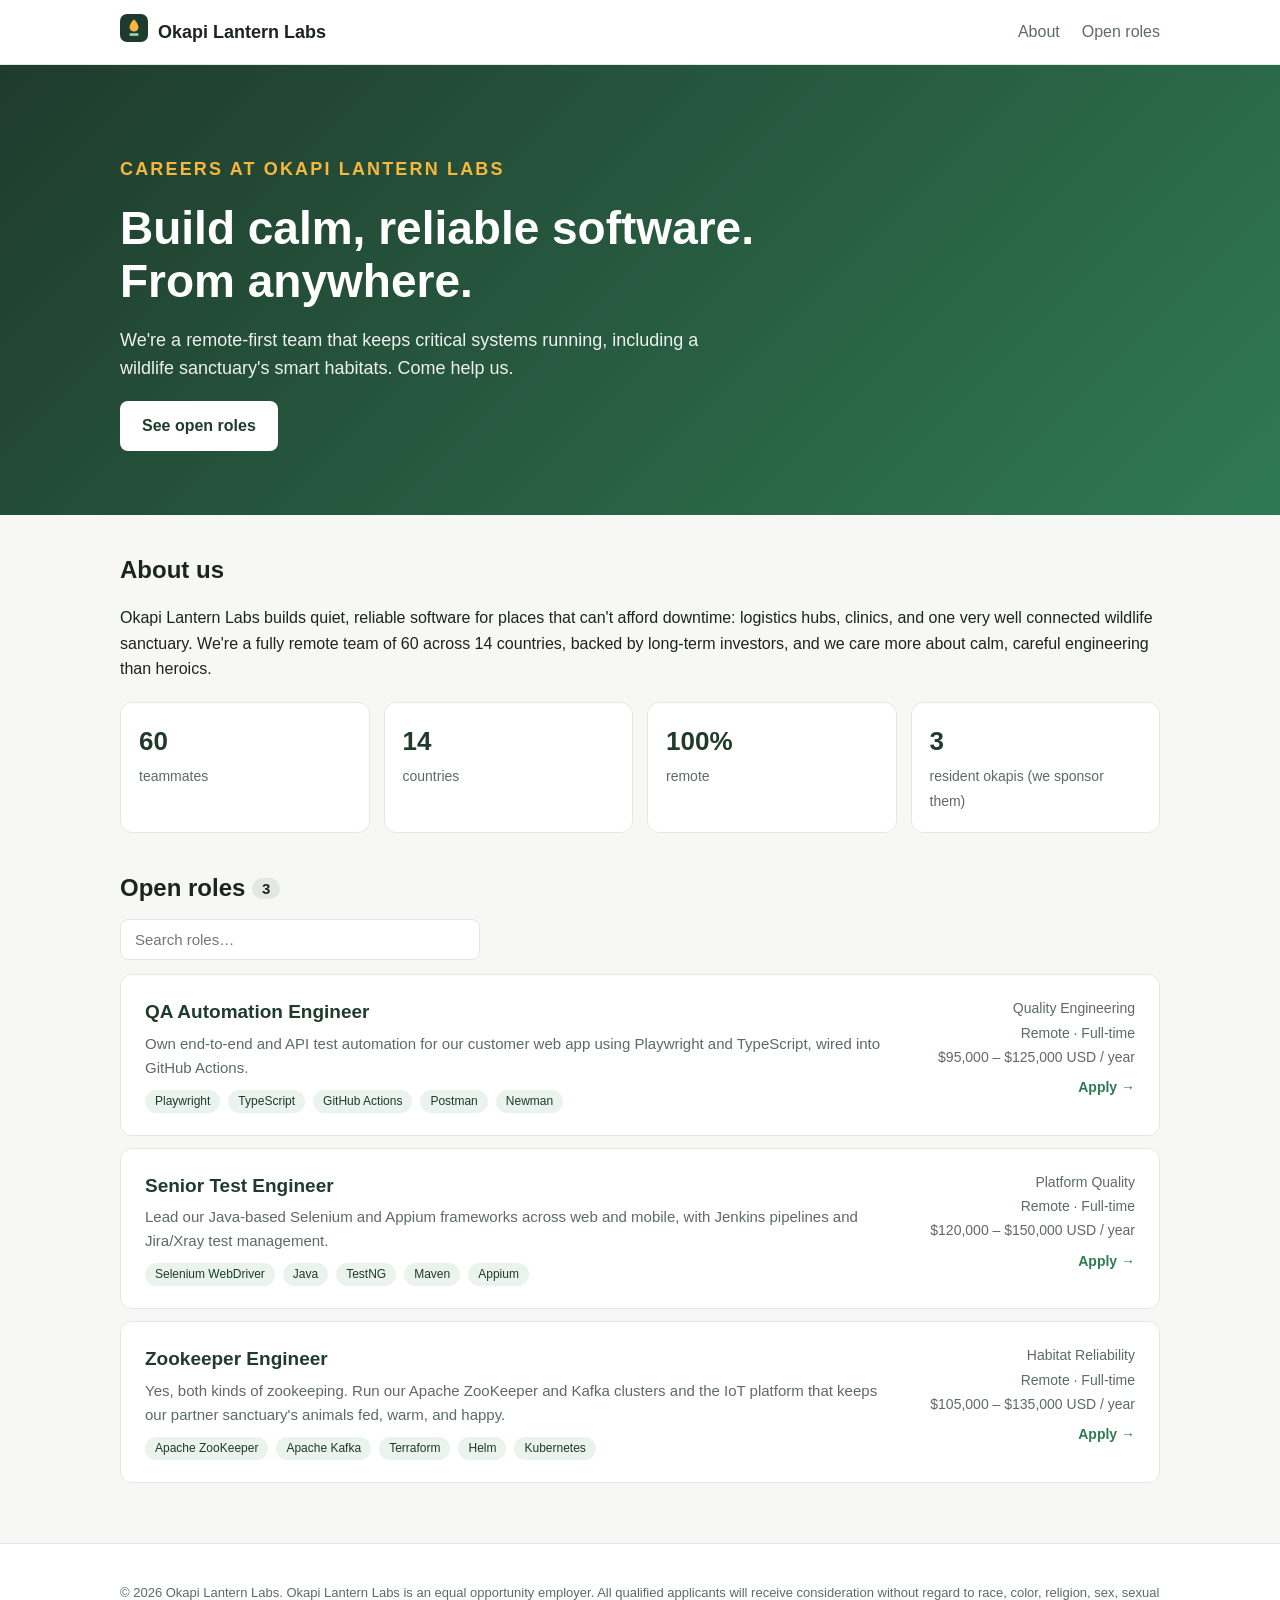
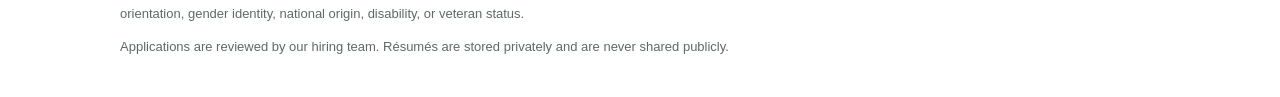
==== index.html @ 1b1447a2 "Okapi Lantern Labs mock careers site" ====
<!doctype html><html lang="en"><head><meta charset="utf-8"><meta name="viewport" content="width=device-width,initial-scale=1"><title>Careers | Okapi Lantern Labs</title><meta name="description" content="Open roles at Okapi Lantern Labs"><meta name="robots" content="noindex"><link rel="icon" href="data:image/svg+xml,%3Csvg xmlns='http://www.w3.org/2000/svg' viewBox='0 0 32 32'%3E%3Crect width='32' height='32' rx='8' fill='%231f3b2d'/%3E%3Cpath d='M16 6c-3 3-5 6-5 9a5 5 0 0010 0c0-3-2-6-5-9z' fill='%23f6b73c'/%3E%3C/svg%3E"><link rel="stylesheet" href="./assets/style.css"></head><body><header class="site-header"><div class="wrap"><a class="brand" href="./"><span class="logo" aria-hidden="true"><svg viewBox="0 0 32 32" width="28" height="28"><rect width="32" height="32" rx="8" fill="#1f3b2d"/><path d="M16 6c-3 3-5 6-5 9a5 5 0 0010 0c0-3-2-6-5-9z" fill="#f6b73c"/><path d="M11 22h10v3H11z" fill="#9fd3b0"/></svg></span><span>Okapi Lantern Labs</span></a><nav><a href="./#about">About</a><a href="./#openings">Open roles</a></nav></div></header>
<section class="hero"><div class="wrap"><p class="eyebrow">Careers at Okapi Lantern Labs</p><h1>Build calm, reliable software. From anywhere.</h1><p>We're a remote-first team that keeps critical systems running, including a wildlife sanctuary's smart habitats. Come help us.</p><a class="btn light" href="#openings">See open roles</a></div></section>
<main class="wrap">
  <section id="about" class="about"><h2>About us</h2><p>Okapi Lantern Labs builds quiet, reliable software for places that can't afford downtime: logistics hubs, clinics, and one very well connected wildlife sanctuary. We're a fully remote team of 60 across 14 countries, backed by long-term investors, and we care more about calm, careful engineering than heroics.</p><div class="stats"><div><strong>60</strong><span>teammates</span></div><div><strong>14</strong><span>countries</span></div><div><strong>100%</strong><span>remote</span></div><div><strong>3</strong><span>resident okapis (we sponsor them)</span></div></div></section>
  <section id="openings"><h2>Open roles <span class="count">3</span></h2>
  <div class="filters"><input id="search" type="search" placeholder="Search roles…" aria-label="Search roles"></div>
  <ul class="job-list"><li class="job-row" data-search="qa automation engineer quality engineering playwright typescript github actions postman newman k6 docker linear sentry percy"><a href="jobs/qa-automation-engineer/"><div><h3>QA Automation Engineer</h3><p class="muted">Own end-to-end and API test automation for our customer web app using Playwright and TypeScript, wired into GitHub Actions.</p><div class="chips small"><span class="chip">Playwright</span><span class="chip">TypeScript</span><span class="chip">GitHub Actions</span><span class="chip">Postman</span><span class="chip">Newman</span></div></div><div class="row-meta"><span>Quality Engineering</span><span>Remote · Full-time</span><span>$95,000 – $125,000 USD / year</span><span class="arrow">Apply →</span></div></a></li><li class="job-row" data-search="senior test engineer platform quality selenium webdriver java testng maven appium jenkins sauce labs rest assured postgresql apache jmeter jira xray"><a href="jobs/senior-test-engineer/"><div><h3>Senior Test Engineer</h3><p class="muted">Lead our Java-based Selenium and Appium frameworks across web and mobile, with Jenkins pipelines and Jira/Xray test management.</p><div class="chips small"><span class="chip">Selenium WebDriver</span><span class="chip">Java</span><span class="chip">TestNG</span><span class="chip">Maven</span><span class="chip">Appium</span></div></div><div class="row-meta"><span>Platform Quality</span><span>Remote · Full-time</span><span>$120,000 – $150,000 USD / year</span><span class="arrow">Apply →</span></div></a></li><li class="job-row" data-search="zookeeper engineer habitat reliability apache zookeeper apache kafka terraform helm kubernetes datadog pagerduty go mqtt aws iot core raspberry pi"><a href="jobs/zookeeper-engineer/"><div><h3>Zookeeper Engineer</h3><p class="muted">Yes, both kinds of zookeeping. Run our Apache ZooKeeper and Kafka clusters and the IoT platform that keeps our partner sanctuary's animals fed, warm, and happy.</p><div class="chips small"><span class="chip">Apache ZooKeeper</span><span class="chip">Apache Kafka</span><span class="chip">Terraform</span><span class="chip">Helm</span><span class="chip">Kubernetes</span></div></div><div class="row-meta"><span>Habitat Reliability</span><span>Remote · Full-time</span><span>$105,000 – $135,000 USD / year</span><span class="arrow">Apply →</span></div></a></li></ul>
  </section>
</main><footer class="site-footer"><div class="wrap"><p>© 2026 Okapi Lantern Labs. Okapi Lantern Labs is an equal opportunity employer. All qualified applicants will receive consideration without regard to race, color, religion, sex, sexual orientation, gender identity, national origin, disability, or veteran status.</p><p class="muted">Applications are reviewed by our hiring team. Résumés are stored privately and are never shared publicly.</p></div></footer><script>document.getElementById('search').addEventListener('input',e=>{const v=e.target.value.toLowerCase();document.querySelectorAll('.job-row').forEach(r=>r.hidden=!r.dataset.search.includes(v));});</script></body></html>
---- assets/style.css ----
:root{--ink:#1b2420;--muted:#5d6b64;--line:#e3e8e5;--bg:#f7f8f6;--brand:#1f3b2d;--accent:#2f7a52;--accent2:#f6b73c;--err:#b42318;--radius:12px}
*{box-sizing:border-box}html{scroll-behavior:smooth}
body{margin:0;font:16px/1.6 -apple-system,BlinkMacSystemFont,"Segoe UI",Inter,Roboto,Helvetica,Arial,sans-serif;color:var(--ink);background:var(--bg)}
a{color:var(--accent)}.wrap{max-width:1080px;margin:0 auto;padding:0 20px}
.site-header{background:#fff;border-bottom:1px solid var(--line);position:sticky;top:0;z-index:10}
.site-header .wrap{display:flex;align-items:center;justify-content:space-between;height:64px}
.brand{display:flex;align-items:center;gap:10px;font-weight:700;color:var(--ink);text-decoration:none;font-size:18px}
.site-header nav a{margin-left:22px;color:var(--muted);text-decoration:none;font-weight:500}.site-header nav a:hover{color:var(--ink)}
.hero{background:linear-gradient(135deg,#1f3b2d,#2f7a52);color:#fff;padding:72px 0 64px}
.hero h1{font-size:clamp(30px,5vw,46px);line-height:1.15;margin:8px 0 14px;max-width:760px}.hero p{max-width:620px;opacity:.92;font-size:18px}
.eyebrow{text-transform:uppercase;letter-spacing:.12em;font-size:13px;font-weight:700;color:var(--accent2)!important;opacity:1!important}
.btn{display:inline-block;background:var(--accent);color:#fff;border:0;border-radius:8px;padding:12px 22px;font-weight:600;font-size:16px;text-decoration:none;cursor:pointer;transition:background .15s}
.btn:hover{background:#245f40}.btn:disabled{opacity:.6;cursor:wait}.btn.light{background:#fff;color:var(--brand)}.btn.ghost{background:transparent;color:var(--accent);border:1px solid var(--accent)}.btn.block{display:block;text-align:center}
h2{font-size:24px;margin:36px 0 12px}.muted{color:var(--muted)}
.about .stats{display:grid;grid-template-columns:repeat(4,1fr);gap:14px;margin-top:20px}
.stats div{background:#fff;border:1px solid var(--line);border-radius:var(--radius);padding:18px}.stats strong{display:block;font-size:26px;color:var(--brand)}.stats span{color:var(--muted);font-size:14px}
.count{background:var(--line);border-radius:20px;padding:2px 10px;font-size:15px;vertical-align:middle}
.filters input{width:100%;max-width:360px;padding:11px 14px;border:1px solid var(--line);border-radius:8px;font-size:15px;margin-bottom:14px}
.job-list{list-style:none;padding:0;margin:0 0 60px}
.job-row a{display:flex;justify-content:space-between;gap:24px;background:#fff;border:1px solid var(--line);border-radius:var(--radius);padding:22px 24px;margin-bottom:12px;text-decoration:none;color:inherit;transition:box-shadow .15s,border-color .15s}
.job-row a:hover{border-color:var(--accent);box-shadow:0 6px 18px rgba(31,59,45,.08)}
.job-row h3{margin:0 0 4px;font-size:19px;color:var(--brand)}.job-row p{margin:0 0 10px;font-size:15px}
.row-meta{display:flex;flex-direction:column;align-items:flex-end;gap:2px;font-size:14px;color:var(--muted);min-width:220px;text-align:right}.row-meta .arrow{color:var(--accent);font-weight:600;margin-top:6px}
.chips{display:flex;flex-wrap:wrap;gap:8px}.chip{background:#eaf3ee;color:var(--brand);border-radius:20px;padding:4px 12px;font-size:14px;font-weight:500}.chips.small .chip{font-size:12px;padding:2px 10px}
.job{padding-top:24px}.back{text-decoration:none;font-weight:500;font-size:15px}
.job-head{background:#fff;border:1px solid var(--line);border-radius:var(--radius);padding:28px;margin:16px 0 8px}
.job-head h1{margin:2px 0 10px;font-size:clamp(26px,4vw,36px)}.team{margin:0;color:var(--accent);font-weight:600}
.meta{display:flex;flex-wrap:wrap;gap:8px 22px;color:var(--muted);margin-bottom:18px;font-size:15px}
.cols{display:grid;grid-template-columns:1fr 300px;gap:28px}.desc ul{padding-left:20px}.desc li{margin:6px 0}
.side .card{position:sticky;top:84px;margin-top:36px}.card{background:#fff;border:1px solid var(--line);border-radius:var(--radius);padding:24px}
.card h3{margin-top:0}dl{margin:0 0 18px}dt{font-size:13px;color:var(--muted);text-transform:uppercase;letter-spacing:.05em;margin-top:10px}dd{margin:2px 0 0;font-weight:500}
.apply{margin:40px 0 60px}.apply h2{margin-top:0}.apply h3{margin:26px 0 6px}
.grid2{display:grid;grid-template-columns:1fr 1fr;gap:16px}
.field{display:block;margin:14px 0;border:0;padding:0}.lbl{display:block;font-weight:600;font-size:15px;margin-bottom:6px}.req{color:var(--err)}
input[type=text],input:not([type]),input[type=email],input[type=url],select,textarea{width:100%;padding:11px 12px;border:1px solid #cfd8d3;border-radius:8px;font:inherit;background:#fff}
input:focus,select:focus,textarea:focus{outline:2px solid #9fd3b0;border-color:var(--accent)}
.invalid input,.invalid select,.invalid textarea,.drop.invalid,.invalid .drop{border-color:var(--err)!important;background:#fff8f7}
.radios{display:flex;flex-wrap:wrap;gap:10px 22px}.radio{font-weight:400}
.drop{display:flex;align-items:center;justify-content:center;text-align:center;border:2px dashed #cfd8d3;border-radius:10px;padding:26px;cursor:pointer;background:#fbfcfb;position:relative}
.drop input{position:absolute;inset:0;opacity:0;cursor:pointer}.drop.over{border-color:var(--accent);background:#eef7f1}.drop.has-file{border-style:solid;border-color:var(--accent);background:#eef7f1}
.check{display:flex;gap:10px;align-items:flex-start;margin:22px 0 8px;font-size:15px}.check input{margin-top:5px}
.error{color:var(--err);background:#fef3f2;border:1px solid #fecdca;padding:10px 14px;border-radius:8px}
.confirm{text-align:center;padding:20px 0}.confirm:focus{outline:none}.tick{width:64px;height:64px;border-radius:50%;background:#eaf3ee;color:var(--accent);font-size:34px;line-height:64px;margin:0 auto 10px}
.appid code{background:#f0f3f1;padding:4px 10px;border-radius:6px;font-size:18px;font-weight:700;letter-spacing:.04em}
.site-footer{border-top:1px solid var(--line);background:#fff;padding:26px 0;font-size:13px;color:var(--muted)}
@media (max-width:820px){.cols{grid-template-columns:1fr}.side{display:none}.about .stats{grid-template-columns:repeat(2,1fr)}.job-row a{flex-direction:column}.row-meta{align-items:flex-start;text-align:left;min-width:0}.grid2{grid-template-columns:1fr}.site-header nav a{margin-left:14px}}
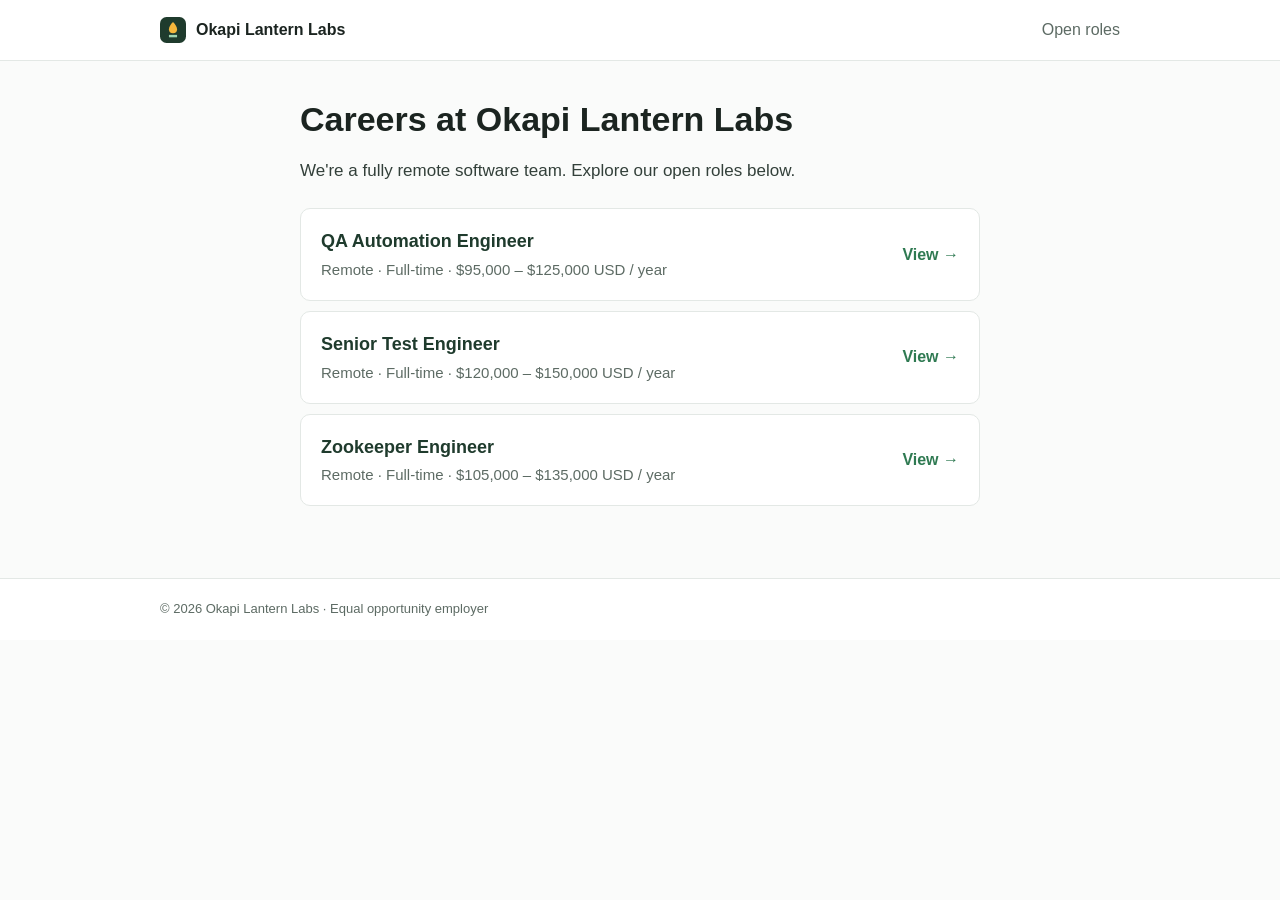
==== commit 360fc421: "Simplify job postings and add passcode-protected admin page" ====
--- a/index.html
+++ b/index.html
@@ -1,9 +1,6 @@
-<!doctype html><html lang="en"><head><meta charset="utf-8"><meta name="viewport" content="width=device-width,initial-scale=1"><title>Careers | Okapi Lantern Labs</title><meta name="description" content="Open roles at Okapi Lantern Labs"><meta name="robots" content="noindex"><link rel="icon" href="data:image/svg+xml,%3Csvg xmlns='http://www.w3.org/2000/svg' viewBox='0 0 32 32'%3E%3Crect width='32' height='32' rx='8' fill='%231f3b2d'/%3E%3Cpath d='M16 6c-3 3-5 6-5 9a5 5 0 0010 0c0-3-2-6-5-9z' fill='%23f6b73c'/%3E%3C/svg%3E"><link rel="stylesheet" href="./assets/style.css"></head><body><header class="site-header"><div class="wrap"><a class="brand" href="./"><span class="logo" aria-hidden="true"><svg viewBox="0 0 32 32" width="28" height="28"><rect width="32" height="32" rx="8" fill="#1f3b2d"/><path d="M16 6c-3 3-5 6-5 9a5 5 0 0010 0c0-3-2-6-5-9z" fill="#f6b73c"/><path d="M11 22h10v3H11z" fill="#9fd3b0"/></svg></span><span>Okapi Lantern Labs</span></a><nav><a href="./#about">About</a><a href="./#openings">Open roles</a></nav></div></header>
-<section class="hero"><div class="wrap"><p class="eyebrow">Careers at Okapi Lantern Labs</p><h1>Build calm, reliable software. From anywhere.</h1><p>We're a remote-first team that keeps critical systems running, including a wildlife sanctuary's smart habitats. Come help us.</p><a class="btn light" href="#openings">See open roles</a></div></section>
-<main class="wrap">
-  <section id="about" class="about"><h2>About us</h2><p>Okapi Lantern Labs builds quiet, reliable software for places that can't afford downtime: logistics hubs, clinics, and one very well connected wildlife sanctuary. We're a fully remote team of 60 across 14 countries, backed by long-term investors, and we care more about calm, careful engineering than heroics.</p><div class="stats"><div><strong>60</strong><span>teammates</span></div><div><strong>14</strong><span>countries</span></div><div><strong>100%</strong><span>remote</span></div><div><strong>3</strong><span>resident okapis (we sponsor them)</span></div></div></section>
-  <section id="openings"><h2>Open roles <span class="count">3</span></h2>
-  <div class="filters"><input id="search" type="search" placeholder="Search roles…" aria-label="Search roles"></div>
-  <ul class="job-list"><li class="job-row" data-search="qa automation engineer quality engineering playwright typescript github actions postman newman k6 docker linear sentry percy"><a href="jobs/qa-automation-engineer/"><div><h3>QA Automation Engineer</h3><p class="muted">Own end-to-end and API test automation for our customer web app using Playwright and TypeScript, wired into GitHub Actions.</p><div class="chips small"><span class="chip">Playwright</span><span class="chip">TypeScript</span><span class="chip">GitHub Actions</span><span class="chip">Postman</span><span class="chip">Newman</span></div></div><div class="row-meta"><span>Quality Engineering</span><span>Remote · Full-time</span><span>$95,000 – $125,000 USD / year</span><span class="arrow">Apply →</span></div></a></li><li class="job-row" data-search="senior test engineer platform quality selenium webdriver java testng maven appium jenkins sauce labs rest assured postgresql apache jmeter jira xray"><a href="jobs/senior-test-engineer/"><div><h3>Senior Test Engineer</h3><p class="muted">Lead our Java-based Selenium and Appium frameworks across web and mobile, with Jenkins pipelines and Jira/Xray test management.</p><div class="chips small"><span class="chip">Selenium WebDriver</span><span class="chip">Java</span><span class="chip">TestNG</span><span class="chip">Maven</span><span class="chip">Appium</span></div></div><div class="row-meta"><span>Platform Quality</span><span>Remote · Full-time</span><span>$120,000 – $150,000 USD / year</span><span class="arrow">Apply →</span></div></a></li><li class="job-row" data-search="zookeeper engineer habitat reliability apache zookeeper apache kafka terraform helm kubernetes datadog pagerduty go mqtt aws iot core raspberry pi"><a href="jobs/zookeeper-engineer/"><div><h3>Zookeeper Engineer</h3><p class="muted">Yes, both kinds of zookeeping. Run our Apache ZooKeeper and Kafka clusters and the IoT platform that keeps our partner sanctuary's animals fed, warm, and happy.</p><div class="chips small"><span class="chip">Apache ZooKeeper</span><span class="chip">Apache Kafka</span><span class="chip">Terraform</span><span class="chip">Helm</span><span class="chip">Kubernetes</span></div></div><div class="row-meta"><span>Habitat Reliability</span><span>Remote · Full-time</span><span>$105,000 – $135,000 USD / year</span><span class="arrow">Apply →</span></div></a></li></ul>
-  </section>
-</main><footer class="site-footer"><div class="wrap"><p>© 2026 Okapi Lantern Labs. Okapi Lantern Labs is an equal opportunity employer. All qualified applicants will receive consideration without regard to race, color, religion, sex, sexual orientation, gender identity, national origin, disability, or veteran status.</p><p class="muted">Applications are reviewed by our hiring team. Résumés are stored privately and are never shared publicly.</p></div></footer><script>document.getElementById('search').addEventListener('input',e=>{const v=e.target.value.toLowerCase();document.querySelectorAll('.job-row').forEach(r=>r.hidden=!r.dataset.search.includes(v));});</script></body></html>+<!doctype html><html lang="en"><head><meta charset="utf-8"><meta name="viewport" content="width=device-width,initial-scale=1"><title>Careers | Okapi Lantern Labs</title><meta name="robots" content="noindex"><link rel="stylesheet" href="./assets/style.css"></head><body><header class="site-header"><div class="wrap"><a class="brand" href="./"><svg viewBox="0 0 32 32" width="26" height="26" aria-hidden="true"><rect width="32" height="32" rx="8" fill="#1f3b2d"/><path d="M16 6c-3 3-5 6-5 9a5 5 0 0010 0c0-3-2-6-5-9z" fill="#f6b73c"/><path d="M11 22h10v3H11z" fill="#9fd3b0"/></svg><span>Okapi Lantern Labs</span></a><a class="navlink" href="./">Open roles</a></div></header>
+<main class="wrap narrow">
+  <h1>Careers at Okapi Lantern Labs</h1>
+  <p class="lead">We're a fully remote software team. Explore our open roles below.</p>
+  <ul class="job-list"><li><a class="job-row" href="jobs/qa-automation-engineer/"><div><h3>QA Automation Engineer</h3><p class="muted">Remote · Full-time · $95,000 – $125,000 USD / year</p></div><span class="arrow">View →</span></a></li><li><a class="job-row" href="jobs/senior-test-engineer/"><div><h3>Senior Test Engineer</h3><p class="muted">Remote · Full-time · $120,000 – $150,000 USD / year</p></div><span class="arrow">View →</span></a></li><li><a class="job-row" href="jobs/zookeeper-engineer/"><div><h3>Zookeeper Engineer</h3><p class="muted">Remote · Full-time · $105,000 – $135,000 USD / year</p></div><span class="arrow">View →</span></a></li></ul>
+</main><footer class="site-footer"><div class="wrap">© 2026 Okapi Lantern Labs · Equal opportunity employer</div></footer></body></html>
--- a/assets/style.css
+++ b/assets/style.css
@@ -1,46 +1,33 @@
-:root{--ink:#1b2420;--muted:#5d6b64;--line:#e3e8e5;--bg:#f7f8f6;--brand:#1f3b2d;--accent:#2f7a52;--accent2:#f6b73c;--err:#b42318;--radius:12px}
-*{box-sizing:border-box}html{scroll-behavior:smooth}
+:root{--ink:#1b2420;--muted:#5d6b64;--line:#e3e8e5;--bg:#fafbfa;--brand:#1f3b2d;--accent:#2f7a52;--err:#b42318}
+*{box-sizing:border-box}
 body{margin:0;font:16px/1.6 -apple-system,BlinkMacSystemFont,"Segoe UI",Inter,Roboto,Helvetica,Arial,sans-serif;color:var(--ink);background:var(--bg)}
-a{color:var(--accent)}.wrap{max-width:1080px;margin:0 auto;padding:0 20px}
-.site-header{background:#fff;border-bottom:1px solid var(--line);position:sticky;top:0;z-index:10}
-.site-header .wrap{display:flex;align-items:center;justify-content:space-between;height:64px}
-.brand{display:flex;align-items:center;gap:10px;font-weight:700;color:var(--ink);text-decoration:none;font-size:18px}
-.site-header nav a{margin-left:22px;color:var(--muted);text-decoration:none;font-weight:500}.site-header nav a:hover{color:var(--ink)}
-.hero{background:linear-gradient(135deg,#1f3b2d,#2f7a52);color:#fff;padding:72px 0 64px}
-.hero h1{font-size:clamp(30px,5vw,46px);line-height:1.15;margin:8px 0 14px;max-width:760px}.hero p{max-width:620px;opacity:.92;font-size:18px}
-.eyebrow{text-transform:uppercase;letter-spacing:.12em;font-size:13px;font-weight:700;color:var(--accent2)!important;opacity:1!important}
-.btn{display:inline-block;background:var(--accent);color:#fff;border:0;border-radius:8px;padding:12px 22px;font-weight:600;font-size:16px;text-decoration:none;cursor:pointer;transition:background .15s}
-.btn:hover{background:#245f40}.btn:disabled{opacity:.6;cursor:wait}.btn.light{background:#fff;color:var(--brand)}.btn.ghost{background:transparent;color:var(--accent);border:1px solid var(--accent)}.btn.block{display:block;text-align:center}
-h2{font-size:24px;margin:36px 0 12px}.muted{color:var(--muted)}
-.about .stats{display:grid;grid-template-columns:repeat(4,1fr);gap:14px;margin-top:20px}
-.stats div{background:#fff;border:1px solid var(--line);border-radius:var(--radius);padding:18px}.stats strong{display:block;font-size:26px;color:var(--brand)}.stats span{color:var(--muted);font-size:14px}
-.count{background:var(--line);border-radius:20px;padding:2px 10px;font-size:15px;vertical-align:middle}
-.filters input{width:100%;max-width:360px;padding:11px 14px;border:1px solid var(--line);border-radius:8px;font-size:15px;margin-bottom:14px}
-.job-list{list-style:none;padding:0;margin:0 0 60px}
-.job-row a{display:flex;justify-content:space-between;gap:24px;background:#fff;border:1px solid var(--line);border-radius:var(--radius);padding:22px 24px;margin-bottom:12px;text-decoration:none;color:inherit;transition:box-shadow .15s,border-color .15s}
-.job-row a:hover{border-color:var(--accent);box-shadow:0 6px 18px rgba(31,59,45,.08)}
-.job-row h3{margin:0 0 4px;font-size:19px;color:var(--brand)}.job-row p{margin:0 0 10px;font-size:15px}
-.row-meta{display:flex;flex-direction:column;align-items:flex-end;gap:2px;font-size:14px;color:var(--muted);min-width:220px;text-align:right}.row-meta .arrow{color:var(--accent);font-weight:600;margin-top:6px}
-.chips{display:flex;flex-wrap:wrap;gap:8px}.chip{background:#eaf3ee;color:var(--brand);border-radius:20px;padding:4px 12px;font-size:14px;font-weight:500}.chips.small .chip{font-size:12px;padding:2px 10px}
-.job{padding-top:24px}.back{text-decoration:none;font-weight:500;font-size:15px}
-.job-head{background:#fff;border:1px solid var(--line);border-radius:var(--radius);padding:28px;margin:16px 0 8px}
-.job-head h1{margin:2px 0 10px;font-size:clamp(26px,4vw,36px)}.team{margin:0;color:var(--accent);font-weight:600}
-.meta{display:flex;flex-wrap:wrap;gap:8px 22px;color:var(--muted);margin-bottom:18px;font-size:15px}
-.cols{display:grid;grid-template-columns:1fr 300px;gap:28px}.desc ul{padding-left:20px}.desc li{margin:6px 0}
-.side .card{position:sticky;top:84px;margin-top:36px}.card{background:#fff;border:1px solid var(--line);border-radius:var(--radius);padding:24px}
-.card h3{margin-top:0}dl{margin:0 0 18px}dt{font-size:13px;color:var(--muted);text-transform:uppercase;letter-spacing:.05em;margin-top:10px}dd{margin:2px 0 0;font-weight:500}
-.apply{margin:40px 0 60px}.apply h2{margin-top:0}.apply h3{margin:26px 0 6px}
-.grid2{display:grid;grid-template-columns:1fr 1fr;gap:16px}
+a{color:var(--accent)}.wrap{max-width:1000px;margin:0 auto;padding:0 20px}.narrow{max-width:720px;padding-top:28px;padding-bottom:48px}
+.site-header{background:#fff;border-bottom:1px solid var(--line)}.site-header .wrap{display:flex;align-items:center;justify-content:space-between;height:60px}
+.brand{display:flex;align-items:center;gap:10px;font-weight:700;color:var(--ink);text-decoration:none}.navlink{color:var(--muted);text-decoration:none;font-weight:500}
+h1{font-size:clamp(26px,4vw,34px);margin:10px 0 6px;line-height:1.2}h2{font-size:19px;margin:28px 0 8px}h3{margin:0 0 2px;font-size:18px;color:var(--brand)}
+.lead{font-size:17px;color:#33403a}.muted{color:var(--muted);margin:0;font-size:15px}.back{text-decoration:none;font-size:15px}
+.meta{display:flex;flex-wrap:wrap;gap:6px 18px;color:var(--muted);font-size:15px}.meta span+span:before{content:"·";margin-right:18px;margin-left:-12px}
+ul{padding-left:20px}li{margin:4px 0}
+.chips{display:flex;flex-wrap:wrap;gap:8px;margin-top:14px}.chip{background:#eaf3ee;color:var(--brand);border-radius:20px;padding:3px 12px;font-size:13px;font-weight:500}
+.job-list{list-style:none;padding:0;margin:24px 0}
+.job-row{display:flex;justify-content:space-between;align-items:center;gap:16px;background:#fff;border:1px solid var(--line);border-radius:10px;padding:18px 20px;margin-bottom:10px;text-decoration:none;color:inherit}
+.job-row:hover{border-color:var(--accent)}.arrow{color:var(--accent);font-weight:600;white-space:nowrap}
+.card{background:#fff;border:1px solid var(--line);border-radius:12px;padding:24px}.apply{margin-top:32px}.apply h2{margin-top:0}
 .field{display:block;margin:14px 0;border:0;padding:0}.lbl{display:block;font-weight:600;font-size:15px;margin-bottom:6px}.req{color:var(--err)}
-input[type=text],input:not([type]),input[type=email],input[type=url],select,textarea{width:100%;padding:11px 12px;border:1px solid #cfd8d3;border-radius:8px;font:inherit;background:#fff}
-input:focus,select:focus,textarea:focus{outline:2px solid #9fd3b0;border-color:var(--accent)}
-.invalid input,.invalid select,.invalid textarea,.drop.invalid,.invalid .drop{border-color:var(--err)!important;background:#fff8f7}
-.radios{display:flex;flex-wrap:wrap;gap:10px 22px}.radio{font-weight:400}
-.drop{display:flex;align-items:center;justify-content:center;text-align:center;border:2px dashed #cfd8d3;border-radius:10px;padding:26px;cursor:pointer;background:#fbfcfb;position:relative}
-.drop input{position:absolute;inset:0;opacity:0;cursor:pointer}.drop.over{border-color:var(--accent);background:#eef7f1}.drop.has-file{border-style:solid;border-color:var(--accent);background:#eef7f1}
-.check{display:flex;gap:10px;align-items:flex-start;margin:22px 0 8px;font-size:15px}.check input{margin-top:5px}
+input:not([type]),input[type=email],input[type=password],select{width:100%;padding:10px 12px;border:1px solid #cfd8d3;border-radius:8px;font:inherit;background:#fff}
+input:focus,select:focus{outline:2px solid #9fd3b0;border-color:var(--accent)}
+.invalid input,.invalid select,.drop.invalid,.invalid .drop{border-color:var(--err)!important;background:#fff8f7}
+.radios{display:flex;gap:24px}.radio{font-weight:400}
+.drop{display:flex;align-items:center;justify-content:center;text-align:center;border:2px dashed #cfd8d3;border-radius:10px;padding:22px;cursor:pointer;position:relative}
+.drop input{position:absolute;inset:0;opacity:0;cursor:pointer}.drop.over,.drop.has-file{border-color:var(--accent);background:#eef7f1}.drop.has-file{border-style:solid}
+.btn{display:inline-block;background:var(--accent);color:#fff;border:0;border-radius:8px;padding:11px 20px;font-weight:600;font-size:15px;text-decoration:none;cursor:pointer}
+.btn:hover{background:#245f40}.btn:disabled{opacity:.6}.btn.ghost{background:transparent;color:var(--accent);border:1px solid var(--accent)}
 .error{color:var(--err);background:#fef3f2;border:1px solid #fecdca;padding:10px 14px;border-radius:8px}
-.confirm{text-align:center;padding:20px 0}.confirm:focus{outline:none}.tick{width:64px;height:64px;border-radius:50%;background:#eaf3ee;color:var(--accent);font-size:34px;line-height:64px;margin:0 auto 10px}
-.appid code{background:#f0f3f1;padding:4px 10px;border-radius:6px;font-size:18px;font-weight:700;letter-spacing:.04em}
-.site-footer{border-top:1px solid var(--line);background:#fff;padding:26px 0;font-size:13px;color:var(--muted)}
-@media (max-width:820px){.cols{grid-template-columns:1fr}.side{display:none}.about .stats{grid-template-columns:repeat(2,1fr)}.job-row a{flex-direction:column}.row-meta{align-items:flex-start;text-align:left;min-width:0}.grid2{grid-template-columns:1fr}.site-header nav a{margin-left:14px}}
+.confirm{text-align:center}.confirm:focus{outline:none}.tick{width:56px;height:56px;border-radius:50%;background:#eaf3ee;color:var(--accent);font-size:30px;line-height:56px;margin:0 auto 8px}
+.appid code{background:#f0f3f1;padding:3px 10px;border-radius:6px;font-weight:700}
+.site-footer{border-top:1px solid var(--line);background:#fff;padding:20px 0;font-size:13px;color:var(--muted)}
+/* admin */
+.admin{max-width:1200px;padding-top:24px;padding-bottom:48px}.toolbar{display:flex;flex-wrap:wrap;gap:10px;align-items:center;margin:14px 0}
+.toolbar select{width:auto}table{width:100%;border-collapse:collapse;background:#fff;border:1px solid var(--line);border-radius:10px;overflow:hidden;font-size:14px}
+th,td{text-align:left;padding:10px 12px;border-bottom:1px solid var(--line);vertical-align:top}th{background:#f3f6f4;font-weight:600}
+.tablewrap{overflow-x:auto}.login{max-width:380px}
